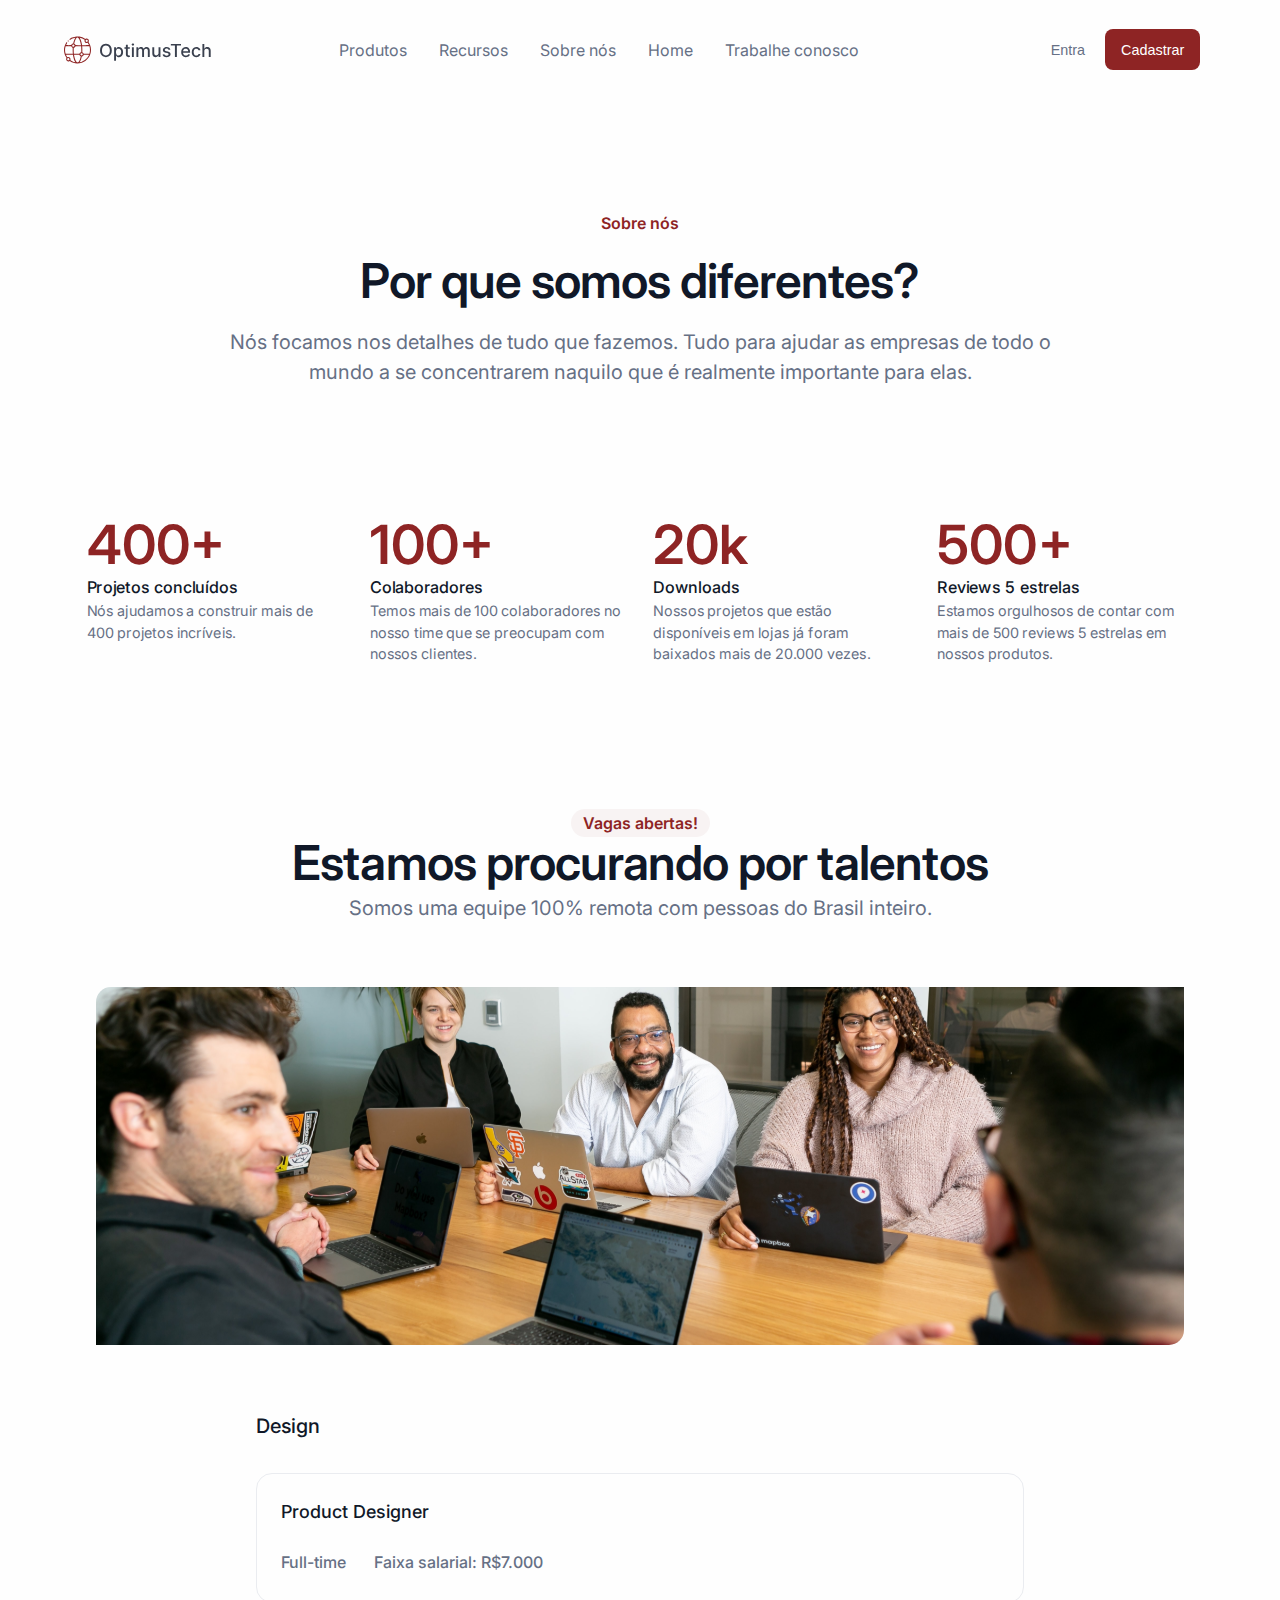
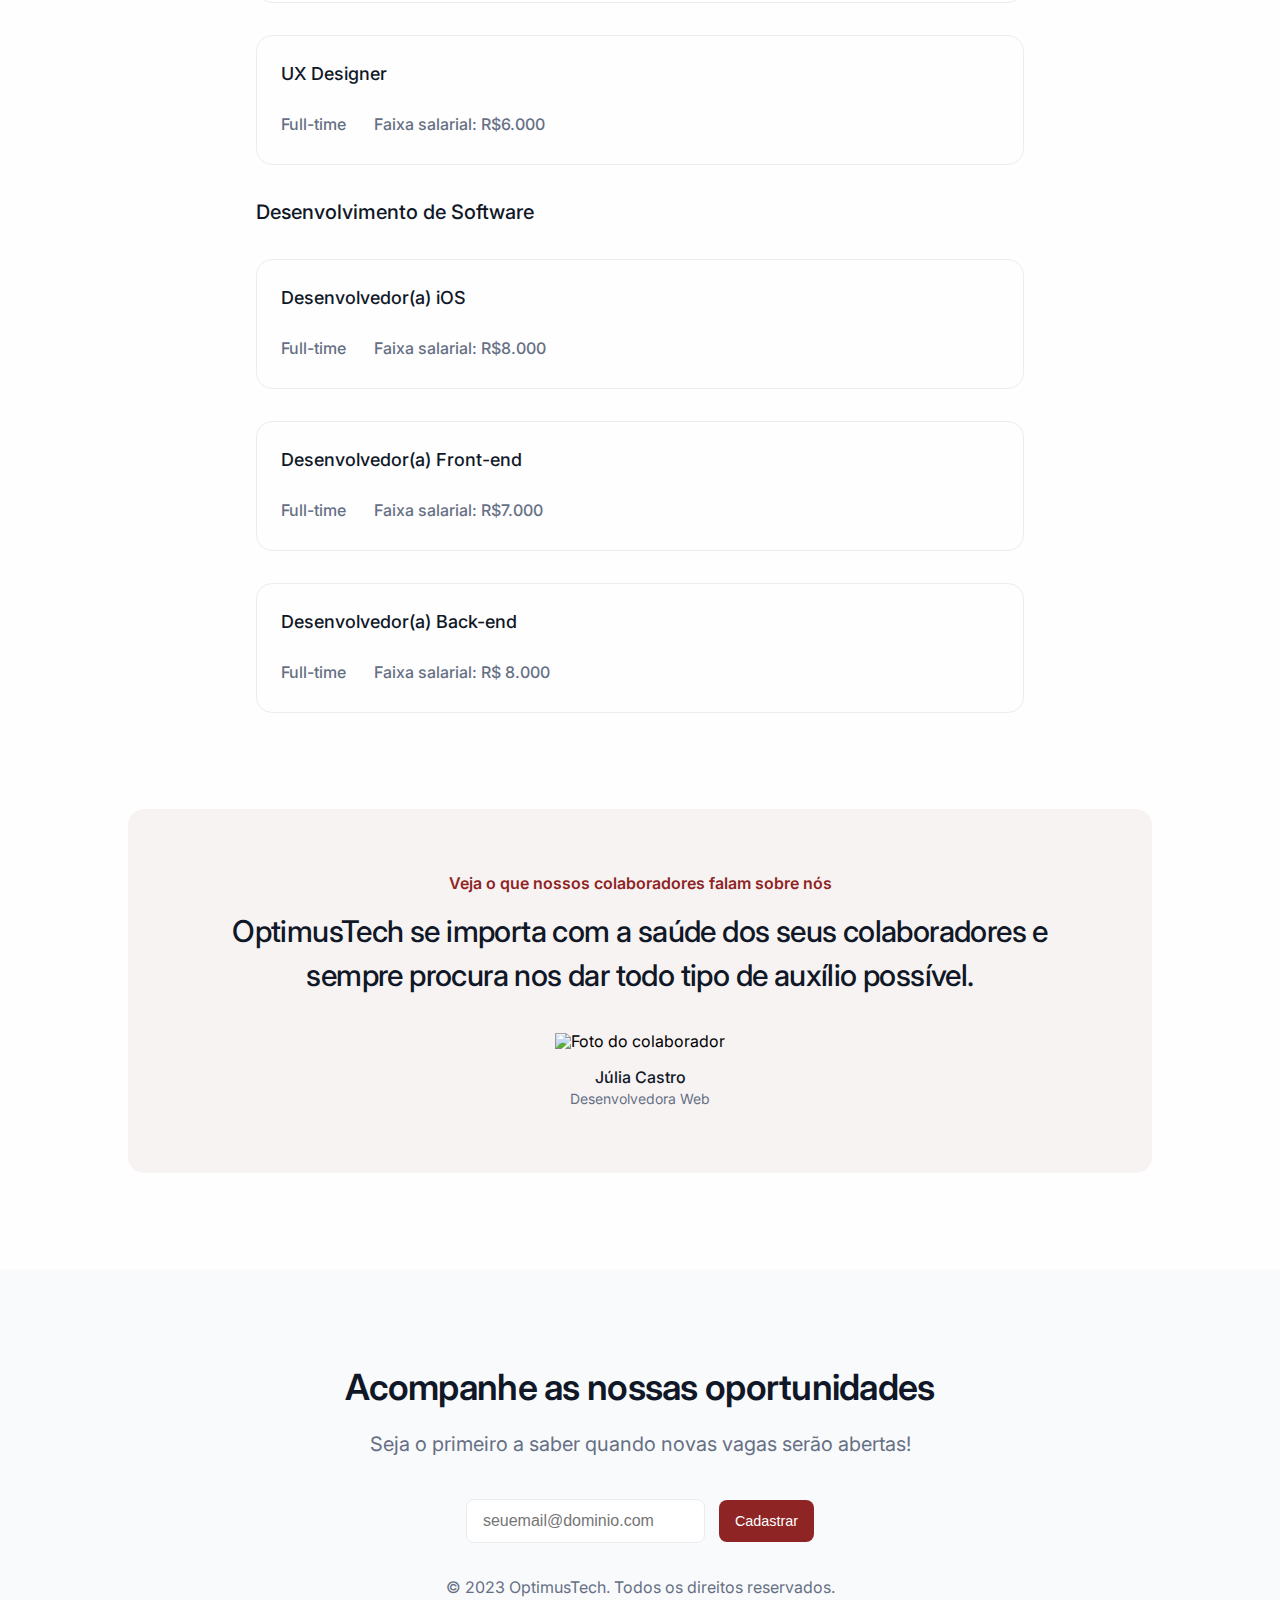
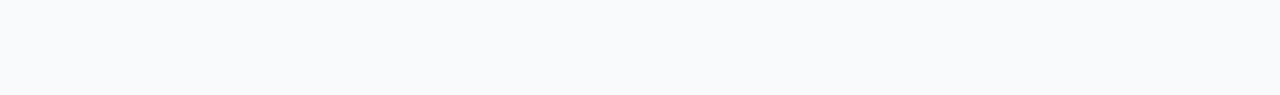
==== index.html @ acf675e6 "Corrigindo erro de hospedagem" ====
<!DOCTYPE html>
<html lang="pt-br">

<head>
    <meta charset="UTF-8">
    <meta http-equiv="X-UA-Compatible" content="IE=edge">
    <meta name="viewport" content="width=device-width, initial-scale=1.0">
    <title>OptimusTech by: @alvesjaov</title>
    <lin href="CSS/styles.css" rel="stylesheet">
    <link rel="short cut icon" href="../IMG/mini-logo.svg">
    <link rel="preconnect" href="https://fonts.googleapis.com">
    <link rel="preconnect" href="https://fonts.gstatic.com" crossorigin>
    <link href="https://fonts.googleapis.com/css2?family=Inter:wght@100;200;300;400;500;600&display=swap"
        rel="stylesheet">
    <link rel="stylesheet" href="../CSS/reset.css">
    <link rel="stylesheet" href="../CSS/styles.css">
</head>

<body>
    <nav>
        <img src="../IMG/logo.svg" alt="logo" />
        <div class="lista-navegacao">
            <a href="#">Produtos</a>
            <a href="#">Recursos</a>
            <a href="#sessao1-sobre-nos">Sobre nós</a>
            <a href="home.html">Home</a>
            <a href="#sessao3-vagas-abertas">Trabalhe conosco</a>
        </div>
        <div class="buttons">
            <button id="singnIn">Entra</button>
            <button id="signUp">Cadastrar</button>
        </div>
    </nav>

    <main>
        <section id="sessao1-sobre-nos">
            <h2 class="sobre-nos">Sobre nós</h2>
            <h1 class="sobre-pergunta">Por que somos diferentes?</h1>
            <p class="sobre-resposta">Nós focamos nos detalhes de tudo que fazemos. Tudo para ajudar as empresas de todo
                o mundo a se concentrarem naquilo que é realmente importante para elas.</p>
        </section>

        <section id="sessao2-metrica">
            <div class="blocos-metrica">
                <h2 class="metrica-titulo">400+</h2>
                <h3 class="metrica-subtitulo">Projetos concluídos</h3>
                <p class="metrica-texto">Nós ajudamos a construir mais de 400 projetos incríveis.</p>
            </div>
            <div class="blocos-metrica">
                <h2 class="metrica-titulo">100+</h2>
                <h3 class="metrica-subtitulo">Colaboradores</h3>
                <p class="metrica-texto">Temos mais de 100 colaboradores no nosso time que se preocupam com nossos
                    clientes.</p>
            </div>
            <div class="blocos-metrica">
                <h2 class="metrica-titulo">20k</h2>
                <h3 class="metrica-subtitulo">Downloads</h3>
                <p class="metrica-texto">Nossos projetos que estão disponíveis em lojas já foram baixados mais de 20.000
                    vezes.</p>
            </div>
            <div class="blocos-metrica">
                <h2 class="metrica-titulo">500+</h2>
                <h3 class="metrica-subtitulo">Reviews 5 estrelas</h3>
                <p class="metrica-texto">Estamos orgulhosos de contar com mais de 500 reviews 5 estrelas em nossos
                    produtos.</p>
            </div>
        </section>

        <section id="sessao3-vagas-abertas">
            <div>
                <span class="vagas-abertas">Vagas abertas!</span>
                <h2 class="vagas-titulo">Estamos procurando por talentos</h2>
                <p class="vagas-texto">Somos uma equipe 100% remota com pessoas do Brasil inteiro.</p>
            </div>
            <div>
                <img src="../IMG/meet.svg" alt="foto de uma reunião" class="img-meet">
            </div>
        </section>

        <section id="sessao4-vaga-area">
            <h3 class="vaga-area-titulo">Design</h3>
            <div class="vaga">
                <span class="titulo-vaga">Product Designer</span>
                <div class="informacoes">
                    <span>Full-time</span>
                    <span>Faixa salarial: R$7.000</span>
                </div>
            </div>

            <div class="vaga">
                <span class="titulo-vaga">UX Designer</span>
                <div class="informacoes">
                    <span>Full-time</span>
                    <span>Faixa salarial: R$6.000</span>
                </div>
            </div>

            <h3 class="vaga-area-titulo">Desenvolvimento de Software</h3>
            <div class="vaga">
                <span class="titulo-vaga">Desenvolvedor(a) iOS</span>
                <div class="informacoes">
                    <span>Full-time</span>
                    <span>Faixa salarial: R$8.000</span>
                </div>
            </div>

            <div class="vaga">
                <span class="titulo-vaga">Desenvolvedor(a) Front-end</span>
                <div class="informacoes">
                    <span>Full-time</span>
                    <span> Faixa salarial: R$7.000</span>
                </div>
            </div>

            <div class="vaga">
                <span class="titulo-vaga">Desenvolvedor(a) Back-end</span>
                <div class="informacoes">
                    <span>Full-time</span>
                    <span>Faixa salarial: R$ 8.000</span>
                </div>
            </div>
        </section>

        <section id="sessao4-depoimento">
            <div class="depoimento">
                <h3 class="depoimento-titulo">Veja o que nossos colaboradores falam sobre nós</h3>
                <h4 class="depoimento-texto">OptimusTech se importa com a saúde dos seus colaboradores e sempre procura
                    nos dar todo tipo de auxílio possível.</h4>
                <img src="../IMG/avatar.svg" alt="Foto do colaborador" class="img-avatar">
                <p class="nome-colaborador">Júlia Castro</p>
                <samp class="cargo">Desenvolvedora Web</samp>
            </div>
        </section>
    </main>

    <footer id="rodape">
        <div class="conteudo-rodape">
            <h4 class="titulo-rodape">Acompanhe as nossas oportunidades</h4>
            <p class="texto-rodape">Seja o primeiro a saber quando novas vagas serão abertas!</p>

            <form action="post" class="button-rodape">
                <input type="email" id="email" class="imput-seu-email" required placeholder="seuemail@dominio.com">
                <button id="signUp-rodape">Cadastrar</button>
            </form>

            <p class="copyrigth"> &copy; 2023 OptimusTech. Todos os direitos reservados.</p>
    </footer>
</body>

</html>
---- CSS/styles.css ----
:root {
    --text-color: #667085;
    --red-color: #8E2424;
    --title-color: #101828;
    --background-color-red: #8E24240D;
    --border-color-grey: #EAECF0;
    --background-colo-grey: #F9FAFB;

}


body {
    width: 100%;
    height: 100vh;
    font-family: 'Inter', sans-serif;
    background-color: #fefefeD8;
}

nav,
.lista-navegacao {
    display: flex;
    justify-content: space-around;
    align-items: center;
    padding: 1rem 0;
}


.lista-navegacao a {
    color: var(--text-color);
    text-decoration: none;
    margin-right: 2rem;
}

button {
    padding: 0.8rem 1rem;
    cursor: pointer;
    border: none;
    border-radius: 0.5rem;
    font-weight: 500;
    background: none;
    color: var(--text-color);
    font-size: 0.9rem;
}

button#signUp {
    background-color: var(--red-color);
    color: #FFF;
}

#sessao1-sobre-nos {
    padding: 7rem 0;
    display: flex;
    flex-direction: column;
    align-items: center;
    gap: 1rem;
    /* poderia ser margin-bottom pra cada elemento, gap dá um espaçamento entre todos
  os filhos de uma div com display flex*/

}

.sobre-nos {
    font-weight: 600;
    line-height: 24px;
    color: var(--red-color);
    line-height: 24px;
}

.sobre-pergunta,
.vagas-titulo {
    font-weight: 600;
    font-size: 48px;
    line-height: 60px;
    letter-spacing: -0.02em;
    color: var(--title-color);
}

.sobre-resposta {
    font-weight: 400;
    font-size: 20px;
    color: var(--text-color);
    max-width: 65%;
    line-height: 30px;
    text-align: center;
}

#sessao2-metrica {
    display: flex;
    align-items: flex-start;
    gap: 32px;
    padding: 0px 25px;
    transform: scale(0.9);

}

.blocos-metrica {
    width: 23%;
    margin-bottom: 80px;
}

.metrica-titulo {
    color: var(--red-color);
    font-size: 60px;
    font-weight: 600;
    line-height: 72px;
}

.metrica-subtitulo {
    color: var(--title-color);
    font-weight: 500;
    font-size: 18px;
    line-height: 26px;
}

.metrica-texto {
    color: var(--text-color);
    font-weight: 400;
    font-size: 16px;
    line-height: 24px;
}

#sessao3-vagas-abertas {
    text-align: center;
    margin: 64px 0 64px 0;
}

.vagas-abertas {
    font-weight: 600;
    line-height: 20px;
    color: var(--red-color);
    background-color: var(--background-color-red);
    border-radius: 16px;
    padding: 4px 12px;
}

.vagas-texto {
    font-size: 20px;
    font-weight: 400;
    color: var(--text-color);
    line-height: 30px;
}

.img-meet {
    max-width: 85%;
    border-top-left-radius: 15px;
    border-bottom-right-radius: 15px;
    margin-top: 64px;
}

#sessao4-vaga-area {
    width: 60%;
    margin: 0 auto 96px;
}

.vaga-area-titulo {
    font-size: 20px;
    line-height: 30px;
    font-weight: 500;
    color: var(--title-color);
    margin-bottom: 32px;
}

.vaga {
    border: 1px solid var(--border-color-grey);
    border-radius: 16px;
    margin-bottom: 24px;
    padding: 24px 24px 28px 24px;
    margin-bottom: 32px;

}

.titulo-vaga {
    font-weight: 500;
    font-size: 18px;
    line-height: 28px;
    color: var(--title-color);
}

.informacoes {
    font-weight: 500;
    font-size: 16px;
    line-height: 24px;
    color: var(--text-color);
    padding: 24px 0 0;
}

.informacoes span {
    margin-right: 24px;
}

#sessao4-depoimento {
    width: 80%;
    margin: 0 auto 96px;
    align-items: center;
    text-align: center;

}

.depoimento {
    background-color: var(--background-color-red);
    border-radius: 16px;
    align-items: center;
    padding: 64px;
    gap: 32px;
}

.depoimento-titulo {
    font-weight: 600;
    line-height: 20px;
    color: var(--red-color);
}

.depoimento-texto {
    font-weight: 500;
    font-size: 30px;
    line-height: 44px;
    color: var(--title-color);
    text-align: center;
    letter-spacing: -0.02em;
    margin: 16px 0 36px 0;
}

.img-avatar {
    margin: 0 0 16px 0;
}

.nome-colaborador {
    font-weight: 500;
    font-size: 16px;
    line-height: 24px;
    color: var(--title-color)
}

.cargo {
    font-weight: 400;
    font-size: 14px;
    line-height: 20px;
    color: var(--text-color);
}

#rodape {
    display: flex;
    flex-direction: column;
    background-color: var(--background-colo-grey);
    text-align: center;
    align-content: center;
    padding: 96px 0px;
    gap: 32px;
}

/* .conteudo-rodape {
    
} */

.titulo-rodape {
    font-weight: 600;
    font-size: 36px;
    line-height: 44px;
    letter-spacing: -0.02em;
    color: var(--title-color);
    margin-bottom: 20px;
}

.texto-rodape {
    font-weight: 400;
    font-size: 20px;
    line-height: 30px;
    color: var(--text-color);
    margin-bottom: 40px;
}

.imput-seu-email {
    flex-direction: row;
    align-items: center;
    padding: 12px 14px 12px 16px;
    gap: 8px;
    border-radius: 8px;
    border: 1px solid var(--border-color-grey);
    font-size: 16px;
    margin-right: 10px;
}

.button-rodape {
    margin-bottom: 32px;
}

.buttons {
    padding: 0.8rem 1rem;
    cursor: pointer;
    border: none;
    border-radius: 0.5rem;
    font-weight: 500;
    background: none;
    color: var(--text-color);
    font-size: 0.9rem;
}

button#signUp-rodape {
    flex-direction: row;
    background-color: var(--red-color);
    color: #FFF;
    box-sizing: border-box;
}

.copyrigth {
    font-weight: 400;
    font-size: 16px;
    line-height: 24px;
    color: var(--text-color);
}
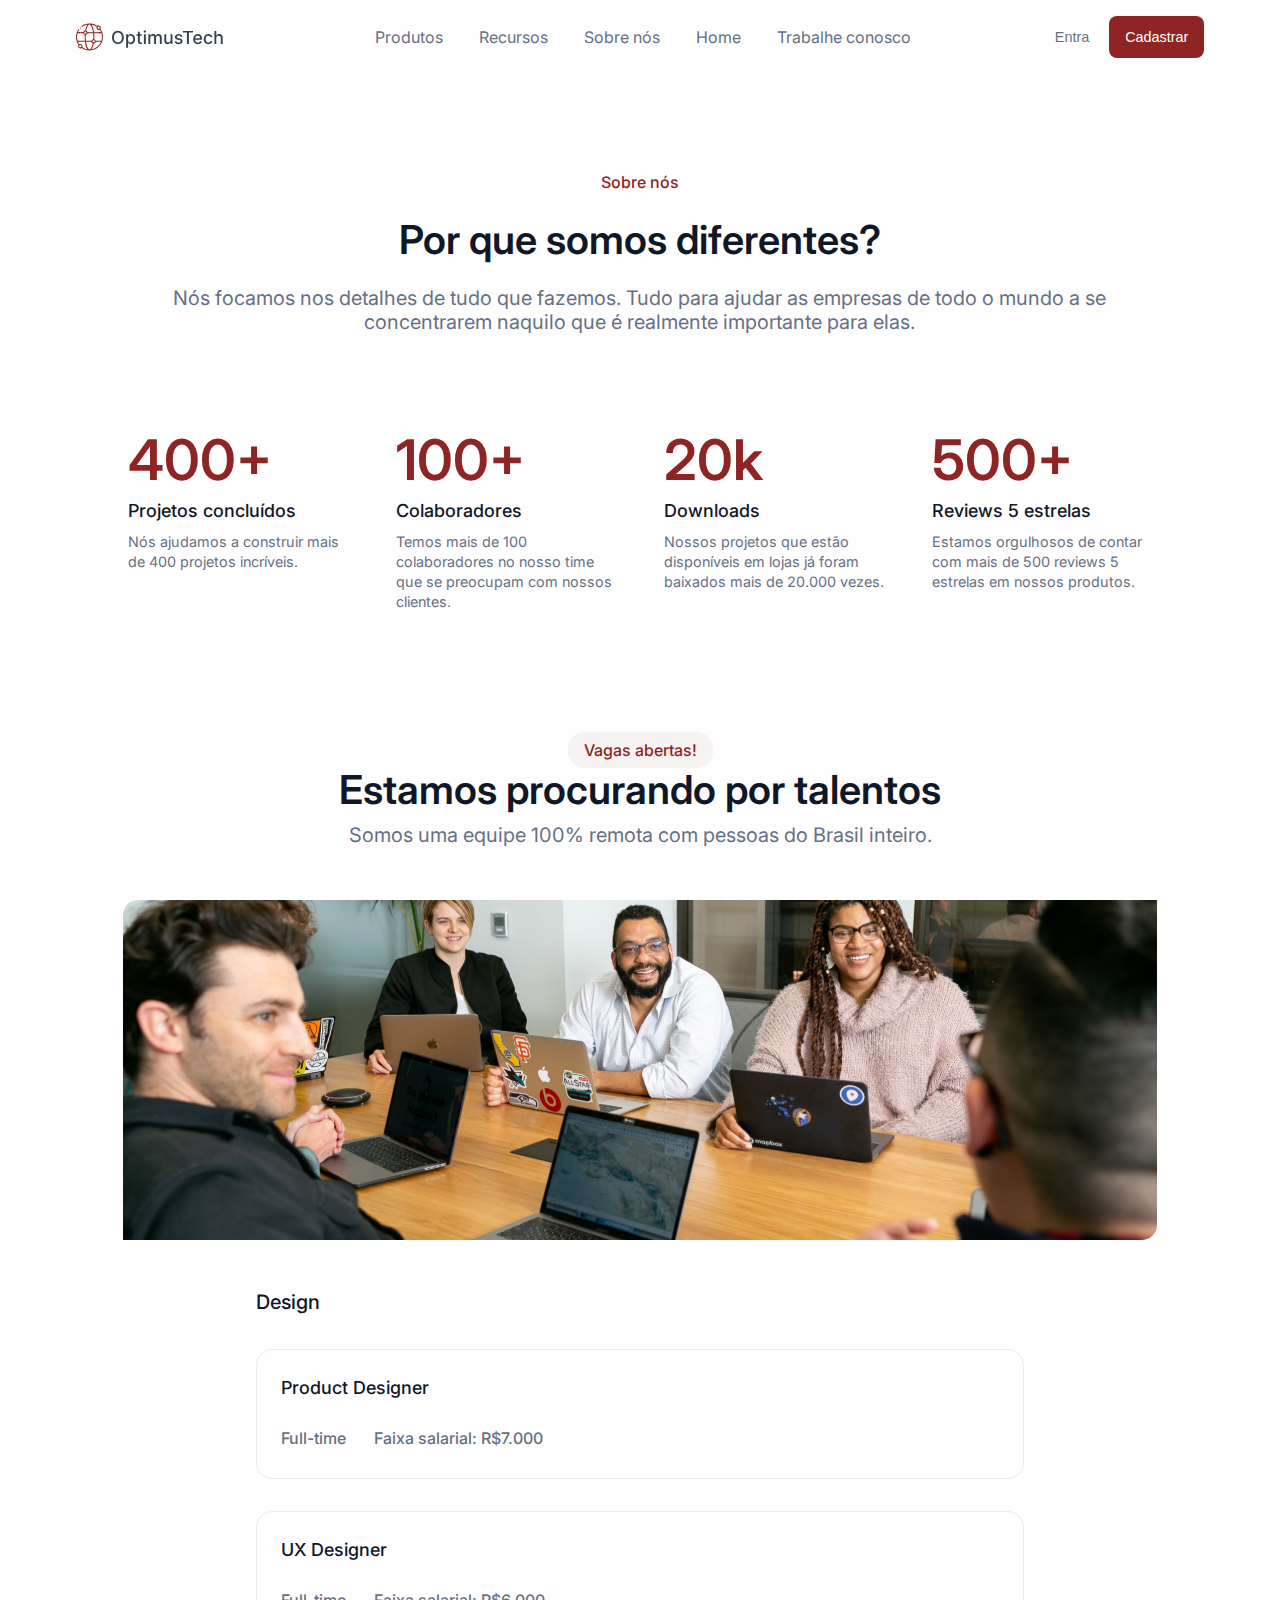
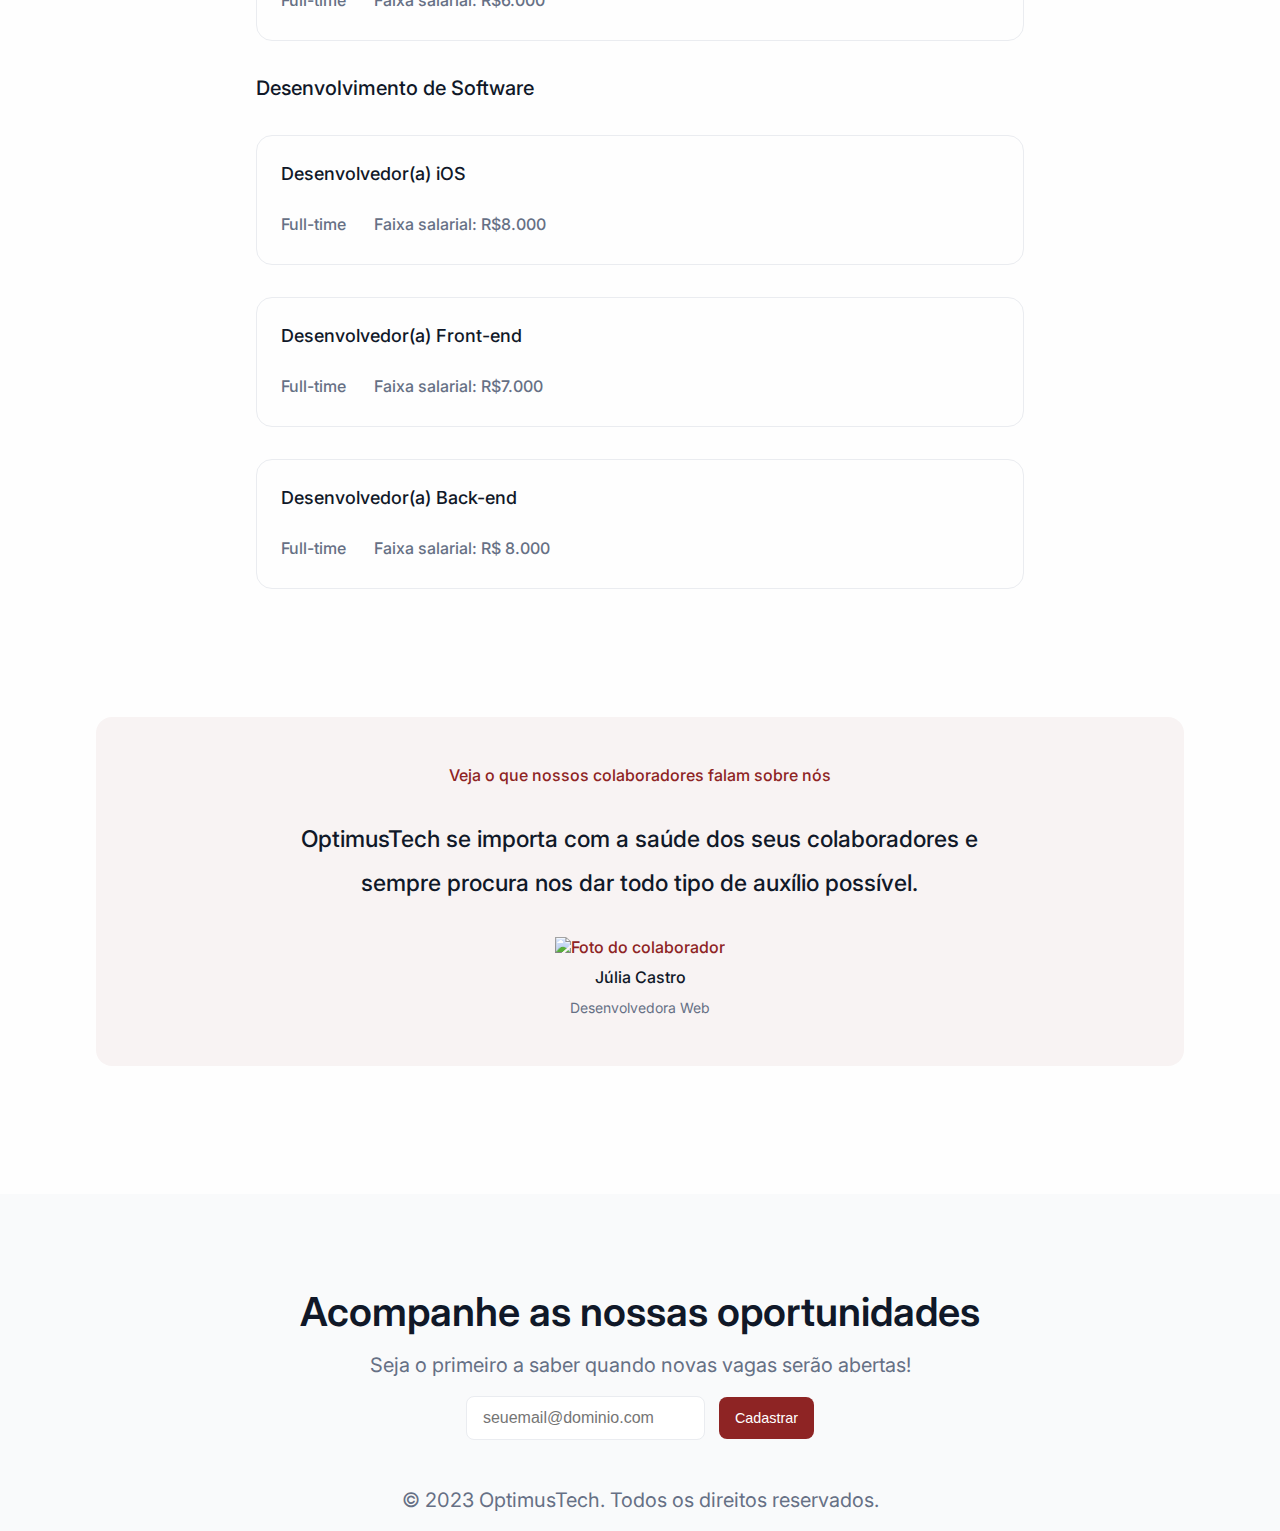
==== commit c0babf52: "ajuste na parte responsiva" ====
--- a/index.html
+++ b/index.html
@@ -6,81 +6,88 @@
     <meta http-equiv="X-UA-Compatible" content="IE=edge">
     <meta name="viewport" content="width=device-width, initial-scale=1.0">
     <title>OptimusTech by: @alvesjaov</title>
-    <lin href="CSS/styles.css" rel="stylesheet">
-    <link rel="short cut icon" href="../IMG/mini-logo.svg">
+    <link rel="preconnect" href="./ASSETS/IMG/mini-logo.svg">
     <link rel="preconnect" href="https://fonts.googleapis.com">
     <link rel="preconnect" href="https://fonts.gstatic.com" crossorigin>
     <link href="https://fonts.googleapis.com/css2?family=Inter:wght@100;200;300;400;500;600&display=swap"
         rel="stylesheet">
-    <link rel="stylesheet" href="../CSS/reset.css">
-    <link rel="stylesheet" href="../CSS/styles.css">
+    <link rel="stylesheet" href="CSS/reset.css">
+    <link rel="stylesheet" href="CSS/styles.css">
 </head>
 
 <body>
     <nav>
-        <img src="../IMG/logo.svg" alt="logo" />
-        <div class="lista-navegacao">
-            <a href="#">Produtos</a>
-            <a href="#">Recursos</a>
-            <a href="#sessao1-sobre-nos">Sobre nós</a>
-            <a href="home.html">Home</a>
-            <a href="#sessao3-vagas-abertas">Trabalhe conosco</a>
+        <img src="./ASSETS/IMG/logo.svg" alt="logo" />
+
+        <div class="menu-lateral">
+            <img src="./ASSETS/IMG/menu-icon.svg" alt="Ícone de Menu">
         </div>
-        <div class="buttons">
-            <button id="singnIn">Entra</button>
-            <button id="signUp">Cadastrar</button>
-        </div>
+        <div class="menu">
+            <div class="links">
+                <a href="#">Produtos</a>
+                <a href="#">Recursos</a>
+                <a href="#about-us">Sobre nós</a>
+                <a href="index.html">Home</a>
+                <a href="#vagas-abertas">Trabalhe conosco</a>
+            </div>
+            <div class="buttons">
+                <button class="singnIn" type="submit" value="Entrar">Entra</button>
+                <button class="signUp" type="submit" value="Cadastrar">Cadastrar</button>
+            </div>
     </nav>
 
     <main>
-        <section id="sessao1-sobre-nos">
-            <h2 class="sobre-nos">Sobre nós</h2>
-            <h1 class="sobre-pergunta">Por que somos diferentes?</h1>
-            <p class="sobre-resposta">Nós focamos nos detalhes de tudo que fazemos. Tudo para ajudar as empresas de todo
+        <section class="about-us">
+            <span>Sobre nós</span>
+            <h1>Por que somos diferentes?</h1>
+            <p class="about-texto">Nós focamos nos detalhes de tudo que fazemos. Tudo para ajudar as empresas de todo
                 o mundo a se concentrarem naquilo que é realmente importante para elas.</p>
         </section>
 
-        <section id="sessao2-metrica">
-            <div class="blocos-metrica">
-                <h2 class="metrica-titulo">400+</h2>
-                <h3 class="metrica-subtitulo">Projetos concluídos</h3>
-                <p class="metrica-texto">Nós ajudamos a construir mais de 400 projetos incríveis.</p>
+        <section class="metrics">
+            <div class="metricas">
+                <h2>400+</h2>
+                <h3 class="metricas-subtitulo">Projetos concluídos</h3>
+                <span>Nós ajudamos a construir mais de 400 projetos incríveis.</span>
             </div>
-            <div class="blocos-metrica">
-                <h2 class="metrica-titulo">100+</h2>
-                <h3 class="metrica-subtitulo">Colaboradores</h3>
-                <p class="metrica-texto">Temos mais de 100 colaboradores no nosso time que se preocupam com nossos
-                    clientes.</p>
+            <div class="metricas">
+                <h2>100+</h2>
+                <h3 class="metricas-subtitulo">Colaboradores</h3>
+                <span>Temos mais de 100 colaboradores no nosso time que se preocupam com nossos
+                    clientes.</span>
             </div>
-            <div class="blocos-metrica">
-                <h2 class="metrica-titulo">20k</h2>
-                <h3 class="metrica-subtitulo">Downloads</h3>
-                <p class="metrica-texto">Nossos projetos que estão disponíveis em lojas já foram baixados mais de 20.000
-                    vezes.</p>
+            <div class="metricas">
+                <h2>20k</h2>
+                <h3 class="metricas-subtitulo">Downloads</h3>
+                <span>Nossos projetos que estão disponíveis em lojas já foram baixados mais de
+                    20.000
+                    vezes.</span>
             </div>
-            <div class="blocos-metrica">
-                <h2 class="metrica-titulo">500+</h2>
-                <h3 class="metrica-subtitulo">Reviews 5 estrelas</h3>
-                <p class="metrica-texto">Estamos orgulhosos de contar com mais de 500 reviews 5 estrelas em nossos
-                    produtos.</p>
+            <div class="metricas">
+                <h2>500+</h2>
+                <h3 class="metricas-subtitulo">Reviews 5 estrelas</h3>
+                <span>Estamos orgulhosos de contar com mais de 500 reviews 5 estrelas em nossos
+                    produtos.</span>
             </div>
         </section>
 
-        <section id="sessao3-vagas-abertas">
+        <section class="talents">
             <div>
-                <span class="vagas-abertas">Vagas abertas!</span>
-                <h2 class="vagas-titulo">Estamos procurando por talentos</h2>
-                <p class="vagas-texto">Somos uma equipe 100% remota com pessoas do Brasil inteiro.</p>
+                <span>Vagas abertas!</span>
+                <h2>Estamos procurando por talentos</h2>
+                <p>Somos uma equipe 100% remota com pessoas do Brasil inteiro.</p>
             </div>
             <div>
-                <img src="../IMG/meet.svg" alt="foto de uma reunião" class="img-meet">
+                <img src="./ASSETS/IMG/meet.svg" alt="foto de uma reunião" class="img-meet">
             </div>
         </section>
 
-        <section id="sessao4-vaga-area">
-            <h3 class="vaga-area-titulo">Design</h3>
+        <section class="vagas-abertas">
+
+            <h3 class="area-principal">Design</h3>
+
             <div class="vaga">
-                <span class="titulo-vaga">Product Designer</span>
+                <p class="titulo-vaga">Product Designer</p>
                 <div class="informacoes">
                     <span>Full-time</span>
                     <span>Faixa salarial: R$7.000</span>
@@ -88,16 +95,17 @@
             </div>
 
             <div class="vaga">
-                <span class="titulo-vaga">UX Designer</span>
+                <p class="titulo-vaga">UX Designer</p>
                 <div class="informacoes">
                     <span>Full-time</span>
                     <span>Faixa salarial: R$6.000</span>
                 </div>
             </div>
 
-            <h3 class="vaga-area-titulo">Desenvolvimento de Software</h3>
+            <h3 class="area-principal">Desenvolvimento de Software</h3>
+
             <div class="vaga">
-                <span class="titulo-vaga">Desenvolvedor(a) iOS</span>
+                <p class="titulo-vaga">Desenvolvedor(a) iOS</p>
                 <div class="informacoes">
                     <span>Full-time</span>
                     <span>Faixa salarial: R$8.000</span>
@@ -105,7 +113,7 @@
             </div>
 
             <div class="vaga">
-                <span class="titulo-vaga">Desenvolvedor(a) Front-end</span>
+                <p class="titulo-vaga">Desenvolvedor(a) Front-end</p>
                 <div class="informacoes">
                     <span>Full-time</span>
                     <span> Faixa salarial: R$7.000</span>
@@ -113,7 +121,7 @@
             </div>
 
             <div class="vaga">
-                <span class="titulo-vaga">Desenvolvedor(a) Back-end</span>
+                <p class="titulo-vaga">Desenvolvedor(a) Back-end</p>
                 <div class="informacoes">
                     <span>Full-time</span>
                     <span>Faixa salarial: R$ 8.000</span>
@@ -121,30 +129,30 @@
             </div>
         </section>
 
-        <section id="sessao4-depoimento">
-            <div class="depoimento">
-                <h3 class="depoimento-titulo">Veja o que nossos colaboradores falam sobre nós</h3>
-                <h4 class="depoimento-texto">OptimusTech se importa com a saúde dos seus colaboradores e sempre procura
-                    nos dar todo tipo de auxílio possível.</h4>
-                <img src="../IMG/avatar.svg" alt="Foto do colaborador" class="img-avatar">
-                <p class="nome-colaborador">Júlia Castro</p>
-                <samp class="cargo">Desenvolvedora Web</samp>
+        <section class="depoimento"
+            <div>
+                <span>Veja o que nossos colaboradores falam sobre nós</h3>
+                <h2>OptimusTech se importa com a saúde dos seus colaboradores e sempre procura
+                    nos dar todo tipo de auxílio possível.</h2>
+                <img src="./ASSETS/IMG/avatar.svg" alt="Foto do colaborador" class="img-avatar">
+                <span class="nome">Júlia Castro</span>
+                <span class="cargo">Desenvolvedora Web</span>
             </div>
         </section>
     </main>
 
-    <footer id="rodape">
-        <div class="conteudo-rodape">
-            <h4 class="titulo-rodape">Acompanhe as nossas oportunidades</h4>
-            <p class="texto-rodape">Seja o primeiro a saber quando novas vagas serão abertas!</p>
+    <footer>
+        <h2>Acompanhe as nossas oportunidades</h2>
+        <span>Seja o primeiro a saber quando novas vagas serão abertas!</span>
 
-            <form action="post" class="button-rodape">
-                <input type="email" id="email" class="imput-seu-email" required placeholder="seuemail@dominio.com">
-                <button id="signUp-rodape">Cadastrar</button>
-            </form>
+        <form>
+            <input type="email" id="email" required placeholder="seuemail@dominio.com">
+            <button id="signUp-rodape" type="submit" value="Cadastrar">Cadastrar</button>
+        </form>
 
-            <p class="copyrigth"> &copy; 2023 OptimusTech. Todos os direitos reservados.</p>
+        <span> &copy; 2023 OptimusTech. Todos os direitos reservados.</span>
     </footer>
+    <script src="index.js"></script>
 </body>
 
 </html>--- a/CSS/styles.css
+++ b/CSS/styles.css
@@ -4,7 +4,8 @@
     --title-color: #101828;
     --background-color-red: #8E24240D;
     --border-color-grey: #EAECF0;
-    --background-colo-grey: #F9FAFB;
+    --background-color-grey: #F9FAFB;
+    --hover-color: #E3E4E7;
 
 }
 
@@ -16,8 +17,7 @@
     background-color: #fefefeD8;
 }
 
-nav,
-.lista-navegacao {
+nav {
     display: flex;
     justify-content: space-around;
     align-items: center;
@@ -25,10 +25,15 @@
 }
 
 
-.lista-navegacao a {
+.links a {
     color: var(--text-color);
     text-decoration: none;
     margin-right: 2rem;
+}
+
+.links:hover {
+    color: var(--red-color);
+
 }
 
 button {
@@ -42,116 +47,161 @@
     font-size: 0.9rem;
 }
 
-button#signUp {
+button.signUp {
     background-color: var(--red-color);
     color: #FFF;
 }
 
-#sessao1-sobre-nos {
-    padding: 7rem 0;
+.menu-lateral {
+    display: none;
+    visibility: hidden;
+}
+
+.menu.active {
+    right: 0;
+    box-shadow: -10px 0 10px rgba(0, 0, 0, 0.1);
+    transition: all 0.5s;
+}
+
+.menu {
+    display: flex;
+    align-items: center;
+}
+
+.menu .links a {
+    margin-bottom: 2rem;
+}
+
+.links {
+    margin-right: 6rem;
+
+}
+
+.menu-lateral img {
+    position: relative;
+    z-index: 1000;
+    width: 24px;
+    height: 24px;
+    cursor: pointer;
+}
+
+/* Cabeçalho - Primeira seção */
+
+.about-us {
+    padding: 6rem 1rem;
     display: flex;
     flex-direction: column;
     align-items: center;
     gap: 1rem;
     /* poderia ser margin-bottom pra cada elemento, gap dá um espaçamento entre todos
   os filhos de uma div com display flex*/
-
-}
-
-.sobre-nos {
-    font-weight: 600;
+}
+
+.about-us span {
+    font-weight: 500;
     line-height: 24px;
     color: var(--red-color);
-    line-height: 24px;
-}
-
-.sobre-pergunta,
-.vagas-titulo {
+}
+
+.about-us h1,
+.talents h2 {
     font-weight: 600;
-    font-size: 48px;
+    font-size: 2.5rem;
     line-height: 60px;
-    letter-spacing: -0.02em;
-    color: var(--title-color);
-}
-
-.sobre-resposta {
+    color: var(--title-color);
+    text-align: center;
+}
+
+.about-texto {
     font-weight: 400;
     font-size: 20px;
     color: var(--text-color);
-    max-width: 65%;
-    line-height: 30px;
-    text-align: center;
-}
-
-#sessao2-metrica {
-    display: flex;
-    align-items: flex-start;
-    gap: 32px;
-    padding: 0px 25px;
-    transform: scale(0.9);
-
-}
-
-.blocos-metrica {
-    width: 23%;
-    margin-bottom: 80px;
-}
-
-.metrica-titulo {
+    max-width: 80%;
+    line-height: 1.5rem;
+    text-align: center;
+}
+
+/* Seção de métricas */
+
+.metrics {
+    display: grid;
+    grid-template-columns: repeat(4, 1fr);
+    column-gap: 3rem;
+    padding: 0 8rem;
+}
+
+.metricas {
+    display: flex;
+    flex-direction: column;
+    gap: 0.5rem;
+}
+
+.metricas h2 {
     color: var(--red-color);
-    font-size: 60px;
+    font-size: 3.5rem;
     font-weight: 600;
-    line-height: 72px;
-}
-
-.metrica-subtitulo {
+    line-height: 60px;
+}
+
+.metricas-subtitulo {
     color: var(--title-color);
     font-weight: 500;
     font-size: 18px;
     line-height: 26px;
-}
-
-.metrica-texto {
-    color: var(--text-color);
-    font-weight: 400;
-    font-size: 16px;
-    line-height: 24px;
-}
-
-#sessao3-vagas-abertas {
-    text-align: center;
-    margin: 64px 0 64px 0;
-}
-
-.vagas-abertas {
-    font-weight: 600;
+
+}
+
+.metricas span {
+    color: var(--text-color);
+    font-weight: 400;
+    line-height: 140%;
+    font-size: 90%;
+}
+
+/* Seção de talentos */
+
+.talents {
+    display: flex;
+    flex-direction: column;
+    align-items: center;
+    text-align: center;
+    padding: 0 1rem;
+    padding-top: 8rem;
+    gap: 1rem;
+}
+
+.talents span {
+    font-weight: 500;
     line-height: 20px;
     color: var(--red-color);
     background-color: var(--background-color-red);
-    border-radius: 16px;
-    padding: 4px 12px;
-}
-
-.vagas-texto {
+    border-radius: 1rem;
+    padding: 0.5rem 1rem;
+}
+
+.talents p {
     font-size: 20px;
     font-weight: 400;
     color: var(--text-color);
     line-height: 30px;
+    text-align: center;
 }
 
 .img-meet {
     max-width: 85%;
     border-top-left-radius: 15px;
     border-bottom-right-radius: 15px;
-    margin-top: 64px;
-}
-
-#sessao4-vaga-area {
+    margin: 34px 0 45px;
+}
+
+/* Seção de vagas abertas */
+
+.vagas-abertas {
     width: 60%;
     margin: 0 auto 96px;
 }
 
-.vaga-area-titulo {
+.area-principal {
     font-size: 20px;
     line-height: 30px;
     font-weight: 500;
@@ -162,11 +212,17 @@
 .vaga {
     border: 1px solid var(--border-color-grey);
     border-radius: 16px;
-    margin-bottom: 24px;
     padding: 24px 24px 28px 24px;
     margin-bottom: 32px;
-
-}
+}
+
+
+.vaga:hover {
+    transition: 0.5s;
+    transform: scale(1.05);
+    border: 1.5px solid var(--hover-color);
+}
+
 
 .titulo-vaga {
     font-weight: 500;
@@ -187,90 +243,86 @@
     margin-right: 24px;
 }
 
-#sessao4-depoimento {
-    width: 80%;
-    margin: 0 auto 96px;
-    align-items: center;
-    text-align: center;
-
-}
+/* Seção de depoimentos */
 
 .depoimento {
+    display: flex;
+    flex-direction: column;
+    max-width: 80%;
+    margin: 8rem auto;
+    align-items: center;
+    text-align: center;
     background-color: var(--background-color-red);
     border-radius: 16px;
-    align-items: center;
-    padding: 64px;
-    gap: 32px;
-}
-
-.depoimento-titulo {
-    font-weight: 600;
+    padding: 3rem 2rem;
+    gap: 1rem;
+}
+
+.depoimento span {
+    font-weight: 500;
     line-height: 20px;
     color: var(--red-color);
 }
 
-.depoimento-texto {
-    font-weight: 500;
-    font-size: 30px;
+.depoimento h2 {
+    font-weight: 500;
+    max-width: 70%;
+    font-size: 23px;
     line-height: 44px;
     color: var(--title-color);
-    text-align: center;
-    letter-spacing: -0.02em;
-    margin: 16px 0 36px 0;
+    margin: 2rem auto;
 }
 
 .img-avatar {
-    margin: 0 0 16px 0;
-}
-
-.nome-colaborador {
+    width: 48px;
+}
+
+.depoimento span.nome {
+    display: block;
     font-weight: 500;
     font-size: 16px;
     line-height: 24px;
-    color: var(--title-color)
-}
-
-.cargo {
+    color: var(--title-color);
+    margin: 0.5rem 0;
+}
+
+.depoimento span.cargo {
     font-weight: 400;
     font-size: 14px;
     line-height: 20px;
     color: var(--text-color);
 }
 
-#rodape {
+/* Seção final - formulário de email */
+
+footer {
     display: flex;
     flex-direction: column;
-    background-color: var(--background-colo-grey);
-    text-align: center;
-    align-content: center;
-    padding: 96px 0px;
-    gap: 32px;
-}
-
-/* .conteudo-rodape {
-    
-} */
-
-.titulo-rodape {
+    justify-content: center;
+    align-items: center;
+    background-color: var(--background-color-grey);
+    text-align: center;
+    padding: 6rem 1rem 1rem;
+    gap: 1rem;
+}
+
+
+footer h2 {
     font-weight: 600;
-    font-size: 36px;
+    font-size: 2.5rem;
     line-height: 44px;
-    letter-spacing: -0.02em;
-    color: var(--title-color);
-    margin-bottom: 20px;
-}
-
-.texto-rodape {
+    color: var(--title-color);
+}
+
+footer span {
     font-weight: 400;
     font-size: 20px;
     line-height: 30px;
     color: var(--text-color);
-    margin-bottom: 40px;
-}
-
-.imput-seu-email {
-    flex-direction: row;
-    align-items: center;
+}
+
+footer input {
+    outline: none;
     padding: 12px 14px 12px 16px;
     gap: 8px;
     border-radius: 8px;
@@ -279,23 +331,11 @@
     margin-right: 10px;
 }
 
-.button-rodape {
-    margin-bottom: 32px;
-}
-
-.buttons {
-    padding: 0.8rem 1rem;
-    cursor: pointer;
-    border: none;
-    border-radius: 0.5rem;
-    font-weight: 500;
-    background: none;
-    color: var(--text-color);
-    font-size: 0.9rem;
+footer button {
+    margin-bottom: 30px;
 }
 
 button#signUp-rodape {
-    flex-direction: row;
     background-color: var(--red-color);
     color: #FFF;
     box-sizing: border-box;
@@ -306,4 +346,99 @@
     font-size: 16px;
     line-height: 24px;
     color: var(--text-color);
+}
+
+/* Responsividade */
+
+@media screen and (max-width: 920px) {
+    .metrics {
+        padding: 0 2rem;
+    }
+}
+
+@media screen and (max-width: 850px) {
+    /* Ajustes de menu aqui */
+
+    .menu-lateral {
+        display: initial;
+        visibility: visible;
+    }
+
+    .links {
+        margin: 2rem 0;
+    }
+
+    .links a {
+        margin-right: 0;
+    }
+
+    .menu {
+        flex-direction: column;
+        position: fixed;
+        top: 0;
+        right: -10000px;
+        height: 100vh;
+        background: #FFFFFF;
+        width: 15rem;
+        padding: 2rem;
+        transition: all 2s;
+        z-index: 99;
+    }
+
+    .menu .links,
+    .menu .buttons {
+        display: flex;
+        flex-direction: column;
+        width: 100%;
+    }
+
+    .about-us {
+        padding: 1rem 0 5rem 0;
+
+    }
+
+    .about-us h1 {
+        font-size: 20px;
+        line-height: 30px;
+    }
+
+    .about-texto {
+        font-size: 18px;
+        width: 90%;
+    }
+
+    .metrics {
+        display: flex;
+        flex-direction: column;
+        align-items: center;
+        transform: scale(1.1);
+    }
+
+    .metricas {
+        align-items: center;
+        justify-content: center;
+        margin-bottom: 2rem;
+    }
+
+    .metricas span {
+        max-width: 280px;
+        text-align: center;
+    }
+
+    /* .img-meet {
+        transform: scale(1.2);
+    } */
+
+    .vaga {
+        max-width: 70%;
+    }
+
+
+    .depoimento h2 {
+        max-width: 100%;
+        font-size: 15px;
+        line-height: 1.5rem;
+    }
+
+
 }